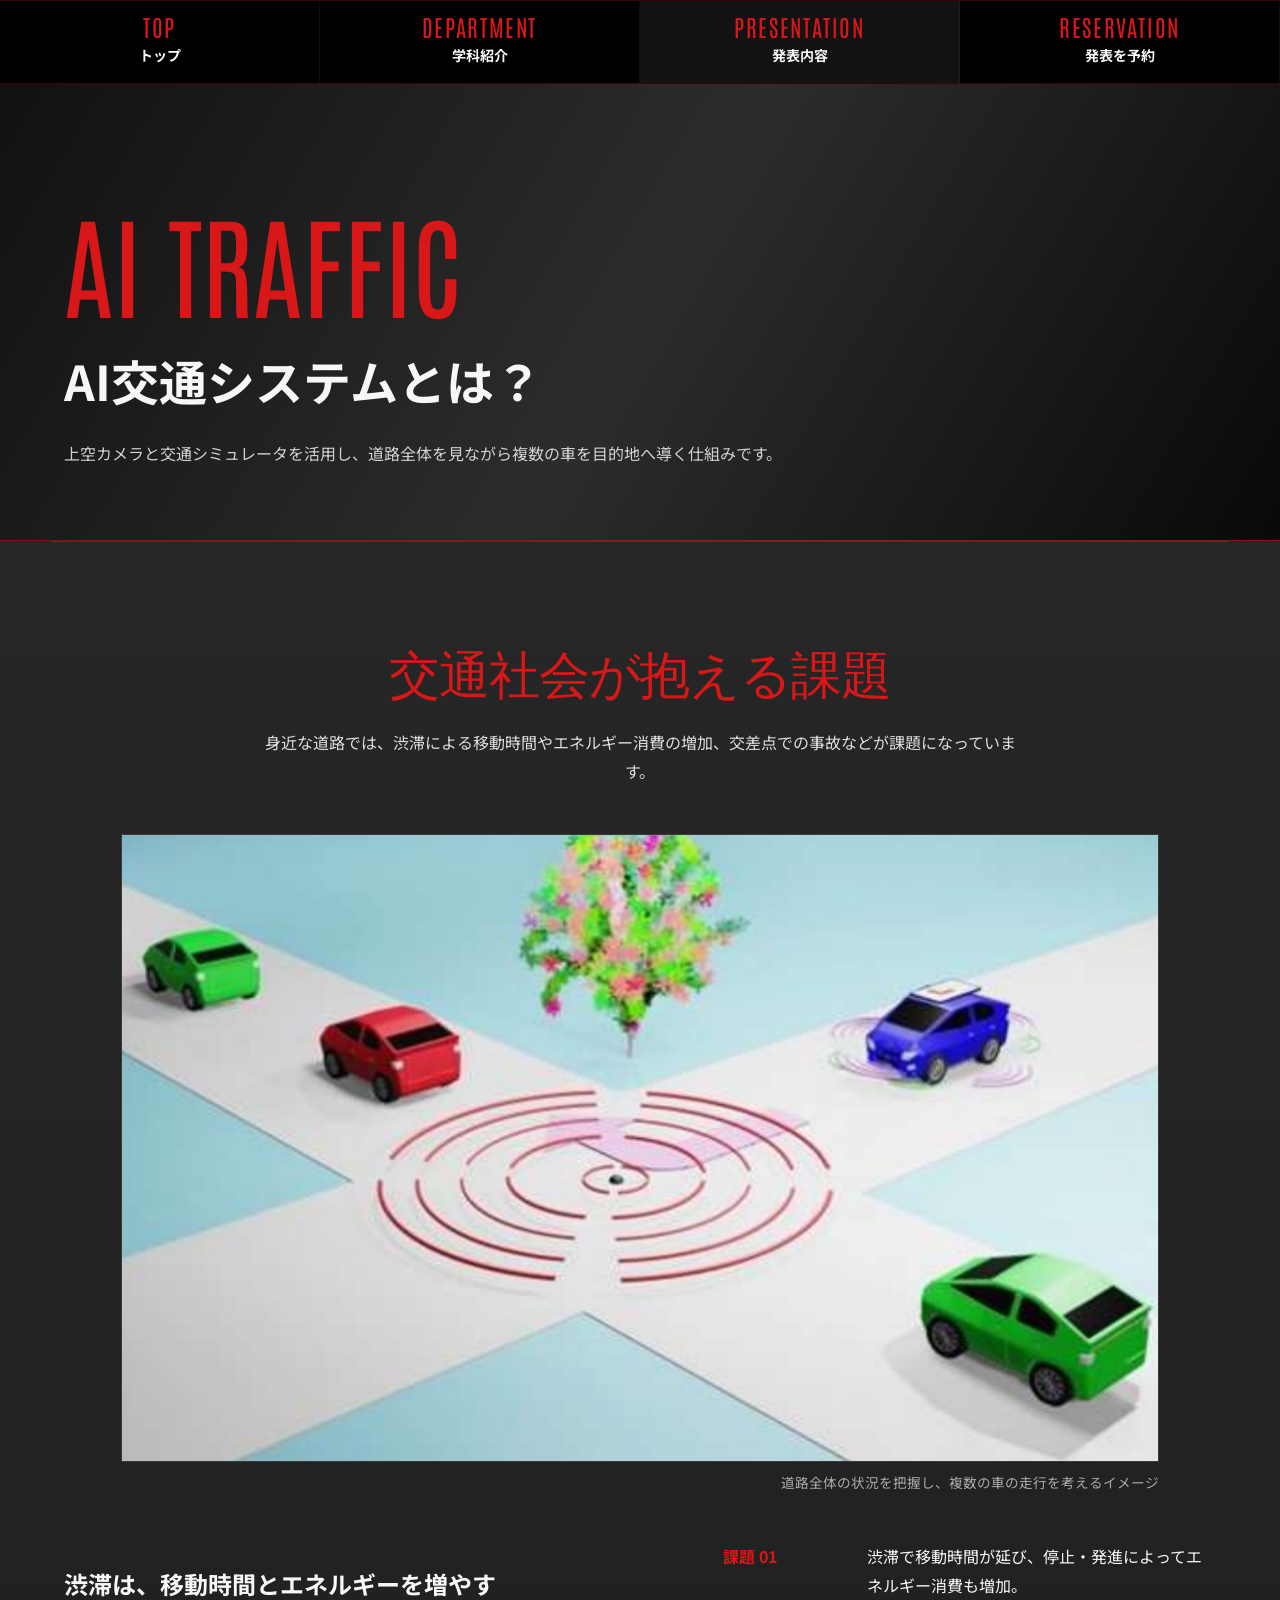
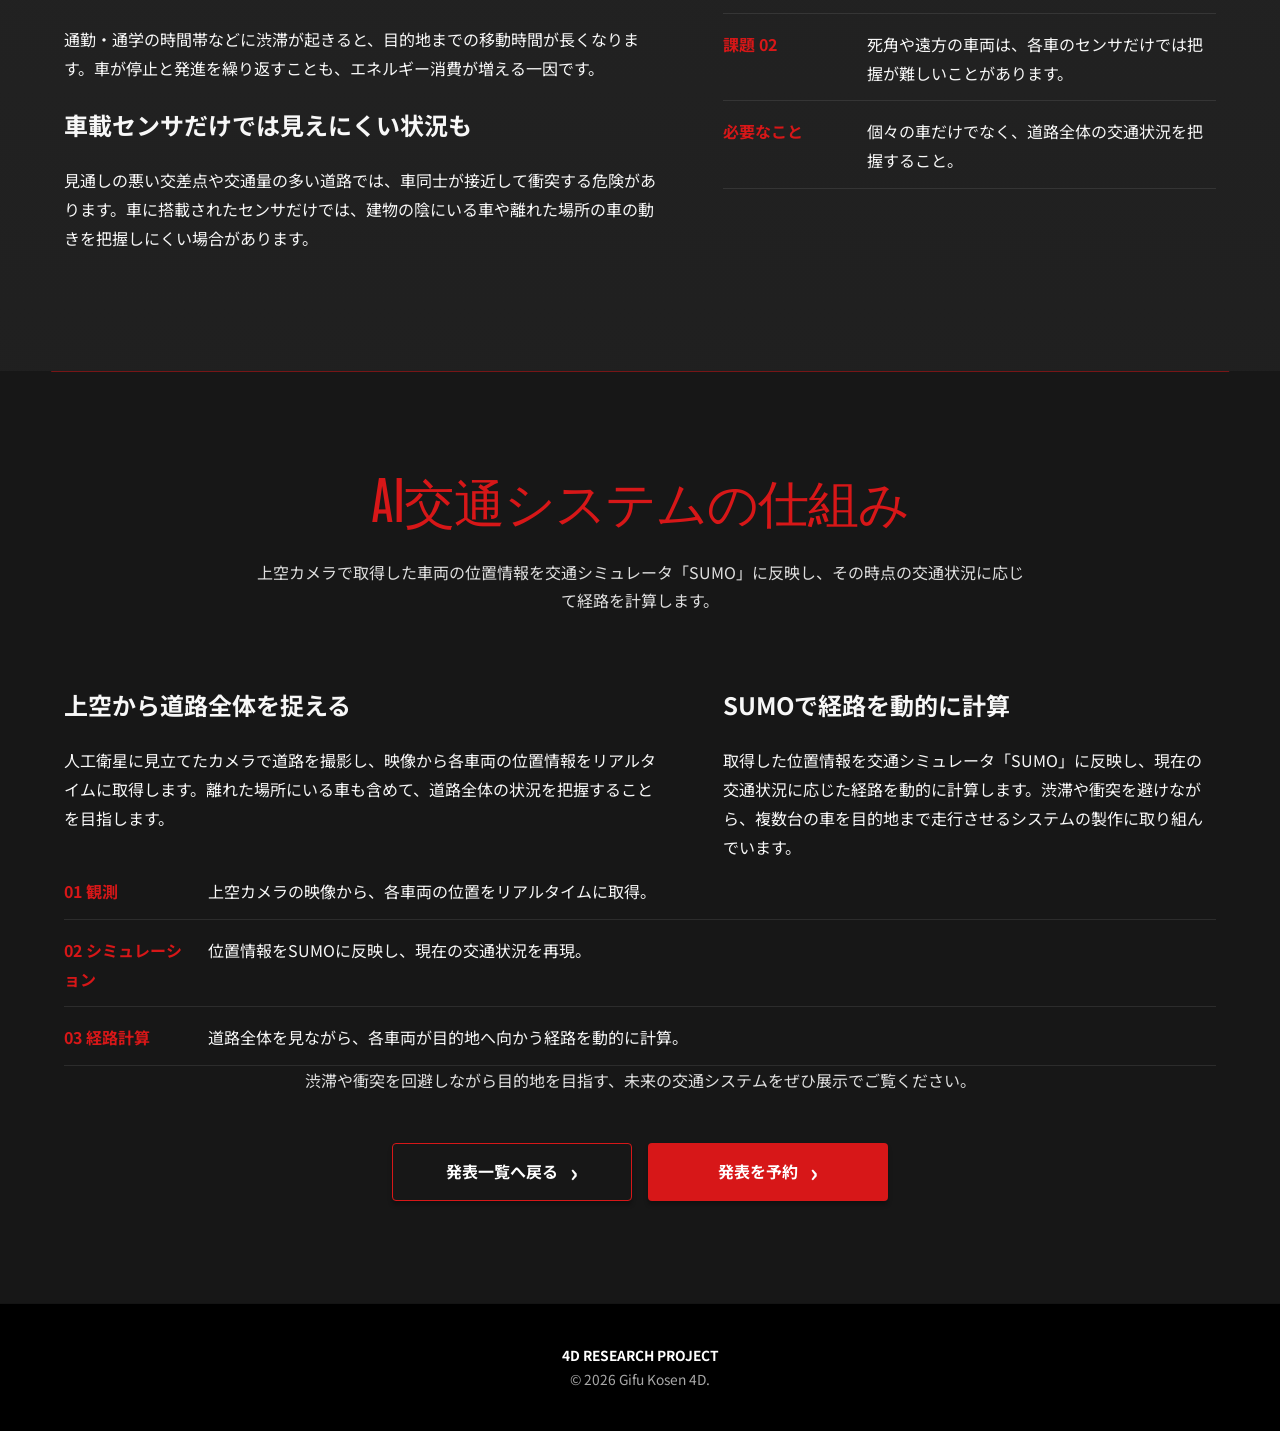
==== docs/AI_trafic.html @ f6100dbd "あとは写真の乗せ換えと,閲覧数と,インスタのurl" ====
<!doctype html>
<html lang="ja">
<head>
    <meta charset="utf-8">
    <meta name="viewport" content="width=device-width, initial-scale=1">
    <meta name="description" content="上空カメラとAIで複数の車を目的地へ導く、AI交通システムを紹介します。">
    <title>AI TRAFFIC | 4D RESEARCH PROJECT</title>
    <link rel="stylesheet" href="./assets/css/site.css">
</head>
<body>
<a class="skip-link" href="#main">本文へ移動</a>
<nav class="site-nav" aria-label="メインナビゲーション"><div class="site-nav__inner">
    <a class="nav-link" href="./index.html"><span class="en">TOP</span><span class="ja">トップ</span></a>
    <a class="nav-link" href="./department.html"><span class="en">DEPARTMENT</span><span class="ja">学科紹介</span></a>
    <a class="nav-link" href="./presentations.html" aria-current="page"><span class="en">PRESENTATION</span><span class="ja">発表内容</span></a>
    <a class="nav-link" href="https://gifukosen-4d-kosensai.github.io/reservation/"><span class="en">RESERVATION</span><span class="ja">発表を予約</span></a>
</div></nav>
<header class="detail-hero"><div class="inner">
    <span class="en">AI TRAFFIC</span>
    <h1>AI交通システムとは？</h1>
    <p>上空カメラと交通シミュレータを活用し、道路全体を見ながら複数の車を目的地へ導く仕組みです。</p>
</div></header>
<main id="main" class="page-shell">
    <section class="section section--redline"><div class="inner">
        <div class="section-title"><span class="en">交通社会が抱える課題</span></div>
        <p class="section-lead">身近な道路では、渋滞による移動時間やエネルギー消費の増加、交差点での事故などが課題になっています。</p>
        <figure class="ai-traffic-figure">
            <img src="./assets/img/AIkoutuu.png" alt="交差点を走る複数の車と、道路全体を把握する仕組みのイメージ">
            <figcaption>道路全体の状況を把握し、複数の車の走行を考えるイメージ</figcaption>
        </figure>
        <div class="info-columns">
            <div>
                <h2>渋滞は、移動時間とエネルギーを増やす</h2>
                <p>通勤・通学の時間帯などに渋滞が起きると、目的地までの移動時間が長くなります。車が停止と発進を繰り返すことも、エネルギー消費が増える一因です。</p>
                <h2>車載センサだけでは見えにくい状況も</h2>
                <p>見通しの悪い交差点や交通量の多い道路では、車同士が接近して衝突する危険があります。車に搭載されたセンサだけでは、建物の陰にいる車や離れた場所の車の動きを把握しにくい場合があります。</p>
            </div>
            <dl class="meta-list">
                <div><dt>課題 01</dt><dd>渋滞で移動時間が延び、停止・発進によってエネルギー消費も増加。</dd></div>
                <div><dt>課題 02</dt><dd>死角や遠方の車両は、各車のセンサだけでは把握が難しいことがあります。</dd></div>
                <div><dt>必要なこと</dt><dd>個々の車だけでなく、道路全体の交通状況を把握すること。</dd></div>
            </dl>
        </div>
    </div></section>
    <section class="section section--dark section--redline"><div class="inner">
        <div class="section-title"><span class="en">AI交通システムの仕組み</span></div>
        <p class="section-lead">上空カメラで取得した車両の位置情報を交通シミュレータ「SUMO」に反映し、その時点の交通状況に応じて経路を計算します。</p>
        <div class="info-columns">
            <div>
                <h2>上空から道路全体を捉える</h2>
                <p>人工衛星に見立てたカメラで道路を撮影し、映像から各車両の位置情報をリアルタイムに取得します。離れた場所にいる車も含めて、道路全体の状況を把握することを目指します。</p>
            </div>
            <div>
                <h2>SUMOで経路を動的に計算</h2>
                <p>取得した位置情報を交通シミュレータ「SUMO」に反映し、現在の交通状況に応じた経路を動的に計算します。渋滞や衝突を避けながら、複数台の車を目的地まで走行させるシステムの製作に取り組んでいます。</p>
            </div>
        </div>
        <dl class="meta-list">
            <div><dt>01 観測</dt><dd>上空カメラの映像から、各車両の位置をリアルタイムに取得。</dd></div>
            <div><dt>02 シミュレーション</dt><dd>位置情報をSUMOに反映し、現在の交通状況を再現。</dd></div>
            <div><dt>03 経路計算</dt><dd>道路全体を見ながら、各車両が目的地へ向かう経路を動的に計算。</dd></div>
        </dl>
        <p class="section-lead">渋滞や衝突を回避しながら目的地を目指す、未来の交通システムをぜひ展示でご覧ください。</p>
        <div class="cta-row">
            <a class="btn btn--ghost" href="./presentations.html">発表一覧へ戻る</a>
            <a class="btn" href="https://gifukosen-4d-kosensai.github.io/reservation/">発表を予約</a>
        </div>
    </div></section>
</main>
<footer class="site-footer"><div class="inner"><strong>4D RESEARCH PROJECT</strong><br>© <span data-current-year></span> Gifu Kosen 4D.</div></footer>
<script src="./assets/js/site.js" defer></script>
</body>
</html>
---- docs/assets/css/site.css ----
@import url('https://fonts.googleapis.com/css2?family=Antonio:wght@500;700&family=Noto+Sans+JP:wght@400;500;700;900&display=swap');

:root {
  --red: #d71718;
  --red-dark: #8e0e10;
  --black: #050505;
  --panel: #272727;
  --panel-2: #171717;
  --white: #f7f7f7;
  --muted: #b8b8b8;
  --line: rgba(215, 23, 24, .5);
  --max: 1200px;
}

* { box-sizing: border-box; }
html { scroll-behavior: smooth; background: var(--black); }
body {
  margin: 0;
  color: var(--white);
  background: var(--black);
  font-family: 'Noto Sans JP', system-ui, -apple-system, BlinkMacSystemFont, 'Segoe UI', sans-serif;
  line-height: 1.8;
}
a { color: inherit;
  text-decoration: none; 
} 
img { display: block;
   max-width: 100%; 
  }
button, input, select, textarea { font: inherit; }

.skip-link { position: absolute; left: -9999px; }
.skip-link:focus { left: 1rem; top: 1rem; z-index: 9999; padding: .7rem 1rem; background: #fff; color: #000; }
/* ここまで一応理解 */
.visually-hidden {
  position: absolute !important;
  width: 1px !important;
  height: 1px !important;
  padding: 0 !important;
  margin: -1px !important;
  overflow: hidden !important;
  clip: rect(0, 0, 0, 0) !important;
  white-space: nowrap !important;
  border: 0 !important;
}

/*
  Main HERO
  画像自体にタイトル「DENSHI」が入っているため、文字は重ねずビジュアルをそのまま見せます。
  横長画面では上端を固定して下側のみトリミング。スマホでは元画像の比率で全体表示します。
*/
.hero {
  position: relative;
  width: 100%;
  height: min(92svh, 74.66vw);
  min-height: 0;
  overflow: hidden;
  background: #8fc3e5;
}
.hero__picture {
  display: block;
  width: 100%;
  height: 100%;
}
.hero__image {
  display: block;
  width: 100%;
  height: 100%;
  object-fit: cover;
  object-position: center top;
}

.site-nav {
  position: sticky;
  top: 0;
  z-index: 200;
  background: rgba(0,0,0,.82);
  backdrop-filter: blur(10px);
  border-top: 1px solid rgba(215,23,24,.25);
  border-bottom: 1px solid rgba(215,23,24,.28);
}
.site-nav__inner {
  width: min(100%, 1450px);
  margin: auto;
  display: grid;
  grid-template-columns: repeat(4, minmax(0,1fr));
}
.nav-link {
  min-height: 82px;
  display: flex;
  flex-direction: column;
  justify-content: center;
  align-items: center;
  text-align: center;
  transition: .25s;
  border-right: 1px solid rgba(255,255,255,.05);
}
.nav-link:hover, .nav-link[aria-current='page'] { background: rgba(255,255,255,.07); }
.nav-link .en {
  color: var(--red);
  font-family: 'Antonio', sans-serif;
  font-size: clamp(1.05rem, 2vw, 1.45rem);
  line-height: 1;
  letter-spacing: .07em;
}
.nav-link .ja { margin-top: .3rem; font-size: .88rem; font-weight: 700; }

.page-shell {
  background:
    linear-gradient(180deg, rgba(39,39,39,.98), rgba(28,28,28,.98)),
    repeating-linear-gradient(135deg, rgba(255,255,255,.025) 0 2px, transparent 2px 8px);
}
.section { padding: clamp(4rem, 8vw, 7.5rem) 0; position: relative; }
.section--dark { background: var(--panel-2); }
.section--redline::before {
  content: '';
  position: absolute;
  top: 0; left: 50%; transform: translateX(-50%);
  width: min(92%, var(--max)); height: 1px; background: var(--line);
}
.inner { width: min(90%, var(--max)); margin: auto; }
.section-title { margin-bottom: 2.4rem; text-align: center; }
.section-title .en {
  display: block;
  color: var(--red);
  font-family: 'Antonio', sans-serif;
  font-size: clamp(2.5rem, 4vw, 4rem);
  line-height: .9;
  letter-spacing: -.02em;
}
.section-title .ja { display: block; margin-top: .65rem; font-size: 1.05rem; font-weight: 700; }
.section-title .en.section-title__jp { font-family: 'Noto Sans JP', sans-serif; font-size: 2.5rem; line-height: 1.5; letter-spacing: 0; }
.section-lead { max-width: 780px; margin: 0 auto 3rem; text-align: center; color: #dedede; }

.feature-grid { display: grid; grid-template-columns: repeat(3, 1fr); gap: 1.4rem; }
.feature-card {
  display: flex;
  flex-direction: column;
  background: #111;
  border: 1px solid rgba(255,255,255,.09);
  border-radius: 4px;
  overflow: hidden;
  min-height: 100%;
  box-shadow: 0 18px 40px rgba(0,0,0,.2);
}
.feature-card__visual {
  aspect-ratio: 16/10;
  position: relative;
  overflow: hidden;
  background:
    linear-gradient(135deg, rgba(215,23,24,.22), transparent 45%),
    linear-gradient(45deg, #090909, #414141);
}
.feature-card__visual--department {
  aspect-ratio: 2 / 1;
  background: #111;
}
.feature-card__image {
  position: absolute;
  inset: 0;
  width: 100%;
  height: 100%;
  object-fit: cover;
}
.feature-card__visual::after {
  content: attr(data-label);
  position: absolute;
  left: 1.2rem; bottom: 1rem;
  font-family: 'Antonio', sans-serif;
  letter-spacing: .11em;
  color: rgba(255,255,255,.8);
  font-size: 1.25rem;
}
.feature-card__body {
  display: flex;
  flex: 1;
  flex-direction: column;
  padding: 1.5rem 1.45rem 1.7rem;
}
.feature-card h3 { margin: 0 0 .7rem; font-size: 1.35rem; }
.feature-card p { margin: 0; color: #c9c9c9; font-size: .96rem; }
.feature-card__body .cta-row { margin-top: auto; padding-top: 2rem; }

.btn {
  display: inline-flex;
  align-items: center;
  justify-content: center;
  min-width: 240px;
  min-height: 58px;
  padding: .8rem 1.5rem;
  border: 0;
  border-radius: 4px;
  color: #fff;
  background: var(--red);
  font-weight: 700;
  box-shadow: 0 4px 4px rgba(0,0,0,.28);
  cursor: pointer;
  transition: .2s ease;
}
.btn:hover { filter: brightness(1.1); transform: translateY(-1px); }
.btn::after { content: '›'; font-size: 1.55rem; margin-left: .7rem; line-height: 1; }
.btn--ghost { background: transparent; border: 1px solid var(--red); }
.cta-row { display: flex; gap: 1rem; justify-content: center; flex-wrap: wrap; margin-top: 2rem; }

.visual-break {
  height: auto;
  min-height: 0;
  display: grid;
  place-items: center;
  position: relative;
  overflow: hidden;
  background:
    linear-gradient(rgba(0,0,0,.28), rgba(0,0,0,.45)),
    radial-gradient(circle at 28% 50%, rgba(215,23,24,.44), transparent 16%),
    linear-gradient(120deg, #131313 0 28%, #4a4a4a 28% 45%, #101010 45% 100%);
  background-attachment: fixed;
}
.visual-break__mark {
  position: relative;
  z-index: 1;
  font-family: 'Antonio', sans-serif;
  font-size: clamp(4rem, 15vw, 11rem);
  letter-spacing: .12em;
  color: rgba(255,255,255,.14);
}
.visual-break__image {
  position: relative;
  width: 100%;
  height: auto;
  object-fit: contain;
}
.info-columns { display: grid; grid-template-columns: 1.1fr .9fr; gap: 3.5rem; align-items: start; }
.info-box { padding: 1.8rem; background: rgba(0,0,0,.28); border-left: 3px solid var(--red); }
.info-box h3 { margin-top: 0; }
.info-box p:last-child { margin-bottom: 0; }
.meta-list { display: grid; gap: 1rem; margin: 0; }
.meta-list div { display: grid; grid-template-columns: 8rem 1fr; gap: 1rem; border-bottom: 1px solid rgba(255,255,255,.09); padding-bottom: .8rem; }
.meta-list dt { color: var(--red); font-weight: 700; }
.meta-list dd { margin: 0; }

.detail-hero { padding: clamp(4rem, 10vw, 8rem) 0 3.5rem; background: linear-gradient(120deg,#111,#2c2c2c 50%,#090909); border-bottom: 1px solid var(--line); }
.detail-hero .en { color: var(--red); font-family: 'Antonio', sans-serif; font-size: clamp(4rem,10vw,7rem); line-height: .9; }
.detail-hero h1 { margin: .7rem 0 0; font-size: clamp(1.8rem,4vw,3rem); }
.detail-hero p { max-width: 760px; color: #d2d2d2; }

.ai-traffic-figure, .road-inspection-figure, .sphere-robot-figure, .noncontact-figure { max-width: 1038px; margin: 0 auto 3rem; }
.ai-traffic-figure img, .road-inspection-figure img, .sphere-robot-figure img, .noncontact-figure img { width: 100%; height: auto; border: 1px solid rgba(255,255,255,.1); }
.ai-traffic-figure figcaption, .road-inspection-figure figcaption, .sphere-robot-figure figcaption, .noncontact-figure figcaption { margin-top: .5rem; color: #aaa; font-size: .85rem; text-align: right; }

.research-list { display: grid; gap: 1.2rem; }
.research-item { display: grid; grid-template-columns: 260px 1fr; gap: 1.6rem; background: #131313; border: 1px solid rgba(255,255,255,.08); }
.research-item__visual { min-height: 190px; background: linear-gradient(135deg,#3a3a3a,#090909); position: relative; }
.research-item__visual::after { position: absolute; inset: auto 1rem 1rem auto; color: var(--red); font-family: 'Antonio',sans-serif; letter-spacing:.12em; }
.research-item__body { padding: 1.5rem 1.6rem 1.5rem 0; }
.research-item__body h2 { margin: 0 0 .5rem; font-size: 1.4rem; }
.research-item__body p { color: #c8c8c8; }
.tag { display: inline-block; padding: .22rem .55rem; margin-right: .45rem; background: var(--red); border-radius: 2px; font-size: .78rem; font-weight: 700; }

.site-footer { background: #000; border-top: 1px solid rgba(255,255,255,.08); padding: 2.4rem 0; color: #a8a8a8; font-size: .86rem; text-align: center; }
.site-footer strong { color: #fff; }

@media (max-width: 820px) {
  .site-nav { position: sticky; }
  .site-nav__inner { grid-template-columns: repeat(2,1fr); }
  .nav-link { min-height: 66px; }
  .feature-grid { grid-template-columns: 1fr; }
  .visual-break { background-attachment: scroll; }
  .info-columns { grid-template-columns: 1fr; gap: 2rem; }
  .research-item { grid-template-columns: 1fr; }
  .research-item__visual { min-height: 210px; }
  .research-item__body { padding: 0 1.3rem 1.4rem; }
}

@media (max-width: 520px) {
  .section { padding: 4.3rem 0; }
  .section-title .en { font-size: 3.5rem; }
  .nav-link .ja { font-size: .78rem; }
  .meta-list div { grid-template-columns: 1fr; gap: .15rem; }
}
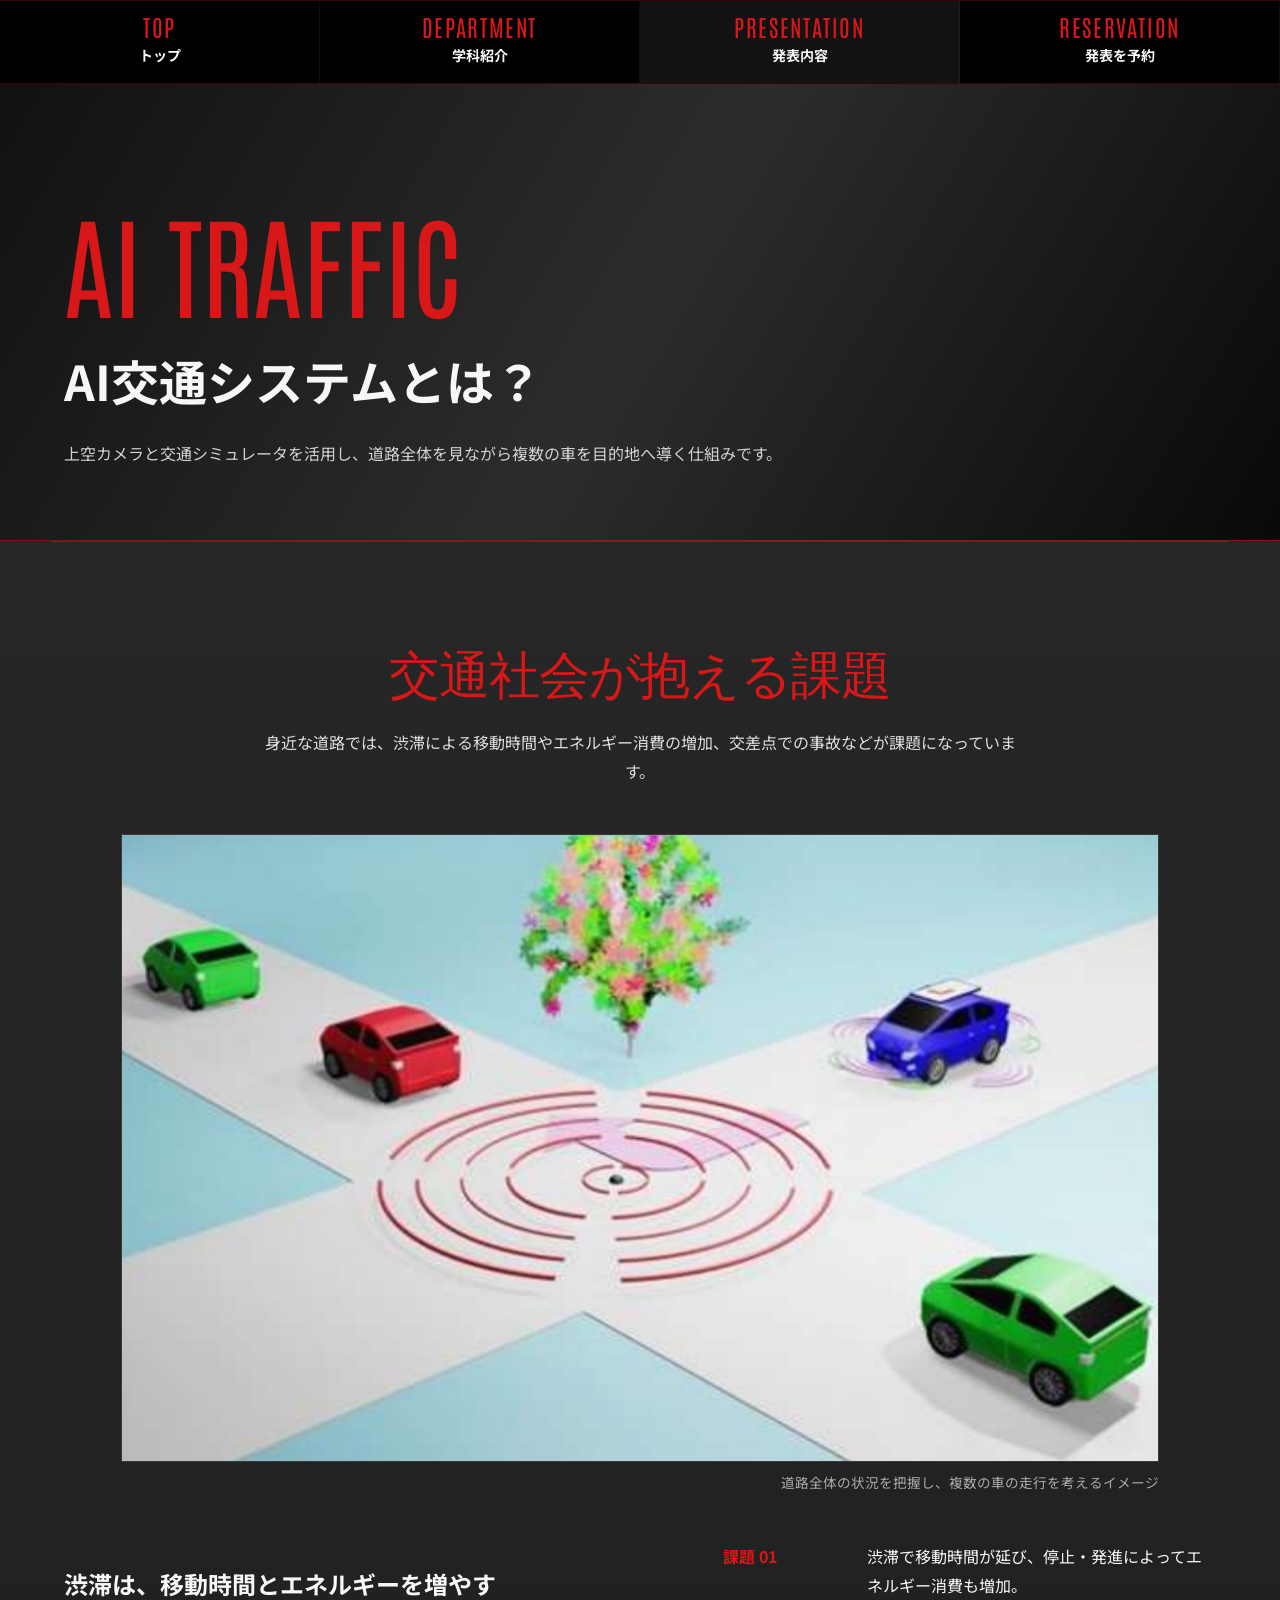
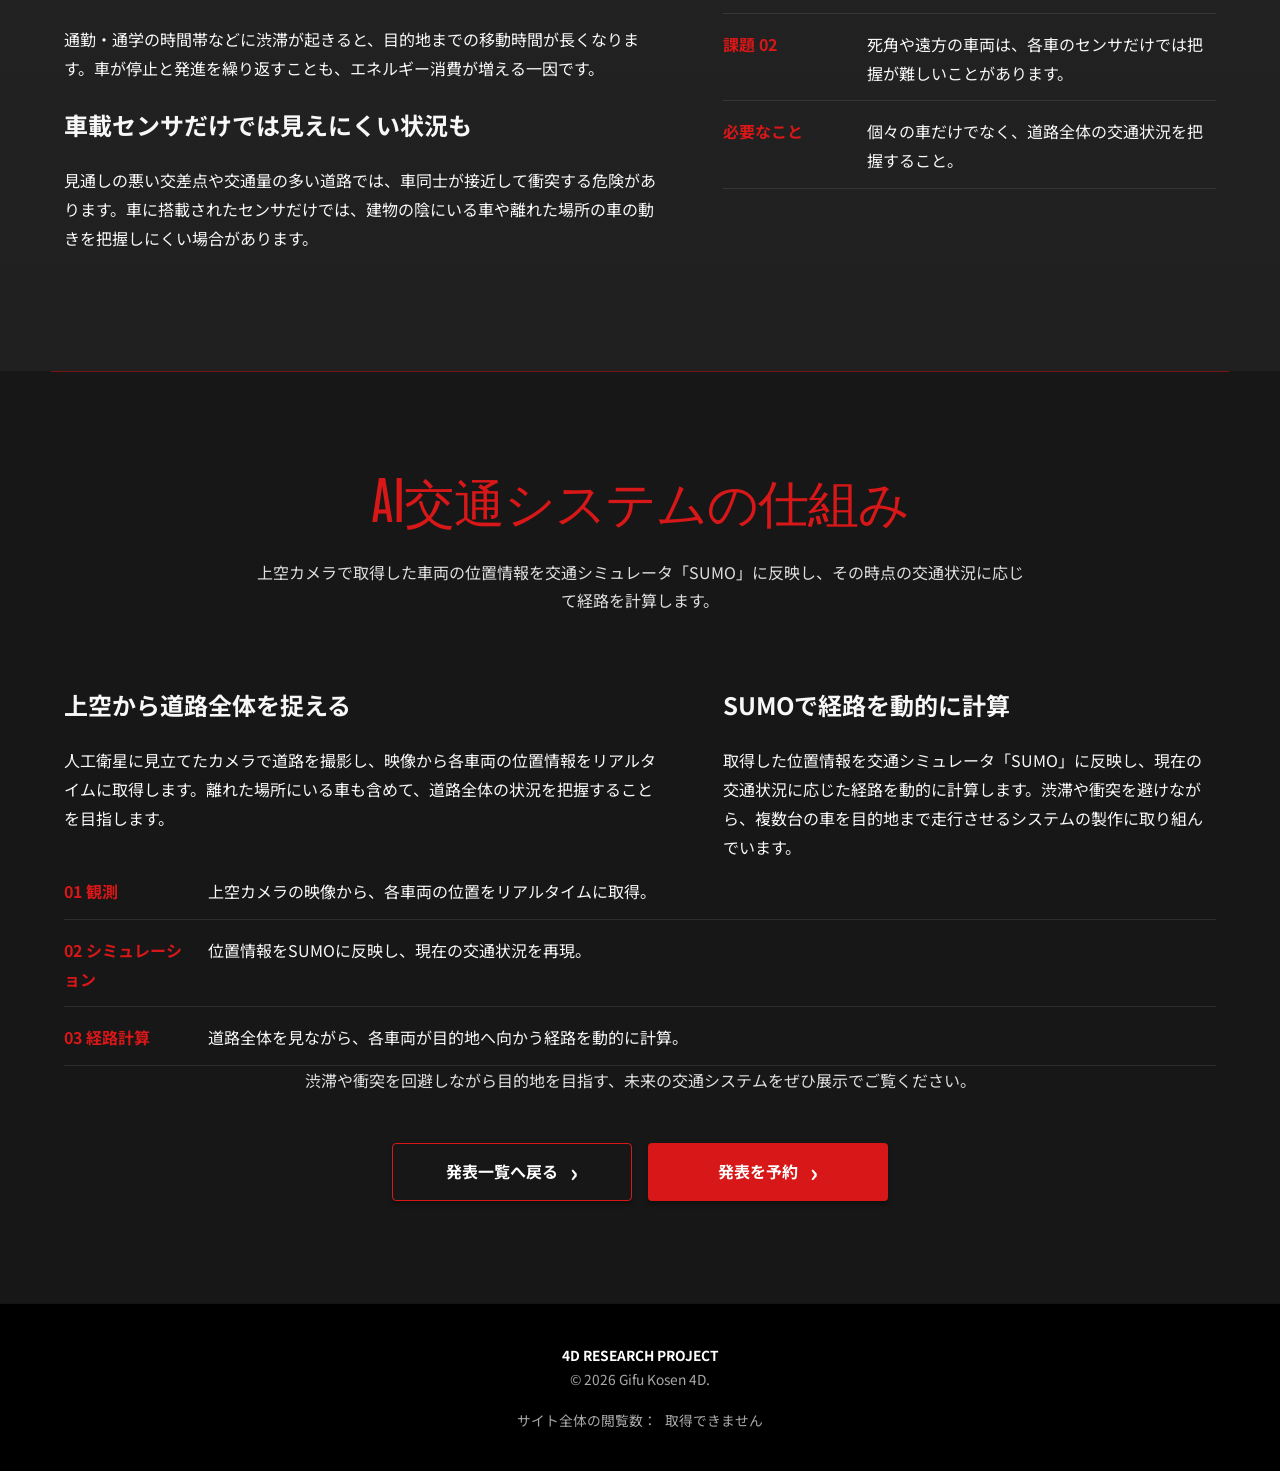
==== commit 9c0739d0: "閲覧数カウンタ追加" ====
--- a/docs/AI_trafic.html
+++ b/docs/AI_trafic.html
@@ -67,7 +67,7 @@
         </div>
     </div></section>
 </main>
-<footer class="site-footer"><div class="inner"><strong>4D RESEARCH PROJECT</strong><br>© <span data-current-year></span> Gifu Kosen 4D.</div></footer>
+<footer class="site-footer"><div class="inner"><strong>4D RESEARCH PROJECT</strong><br>© <span data-current-year></span> Gifu Kosen 4D.<div class="site-views" aria-live="polite"><span>サイト全体の閲覧数：</span><div id="site-views-count">読み込み中…</div></div></div></footer>
 <script src="./assets/js/site.js" defer></script>
 </body>
 </html>
--- a/docs/assets/css/site.css
+++ b/docs/assets/css/site.css
@@ -124,12 +124,12 @@
   display: block;
   color: var(--red);
   font-family: 'Antonio', sans-serif;
-  font-size: clamp(2.5rem, 4vw, 4rem);
+  font-size: clamp(1.2rem, 4vw, 4rem);
   line-height: .9;
   letter-spacing: -.02em;
 }
 .section-title .ja { display: block; margin-top: .65rem; font-size: 1.05rem; font-weight: 700; }
-.section-title .en.section-title__jp { font-family: 'Noto Sans JP', sans-serif; font-size: 2.5rem; line-height: 1.5; letter-spacing: 0; }
+.section-title .en.section-title__jp { font-family: 'Noto Sans JP', sans-serif; font-size: 1.2rem; line-height: 1.5; letter-spacing: 0; }
 .section-lead { max-width: 780px; margin: 0 auto 3rem; text-align: center; color: #dedede; }
 
 .feature-grid { display: grid; grid-template-columns: repeat(3, 1fr); gap: 1.4rem; }
@@ -198,7 +198,7 @@
   transition: .2s ease;
 }
 .btn:hover { filter: brightness(1.1); transform: translateY(-1px); }
-.btn::after { content: '›'; font-size: 1.55rem; margin-left: .7rem; line-height: 1; }
+.btn::after { content: '\203A'; font-size: 1.55rem; margin-left: .7rem; line-height: 1; }
 .btn--ghost { background: transparent; border: 1px solid var(--red); }
 .cta-row { display: flex; gap: 1rem; justify-content: center; flex-wrap: wrap; margin-top: 2rem; }
 
@@ -258,6 +258,7 @@
 
 .site-footer { background: #000; border-top: 1px solid rgba(255,255,255,.08); padding: 2.4rem 0; color: #a8a8a8; font-size: .86rem; text-align: center; }
 .site-footer strong { color: #fff; }
+.site-views { display: flex; justify-content: center; align-items: center; flex-wrap: wrap; gap: .3rem .5rem; margin: 1rem 0 0; }
 
 @media (max-width: 820px) {
   .site-nav { position: sticky; }
@@ -267,13 +268,41 @@
   .visual-break { background-attachment: scroll; }
   .info-columns { grid-template-columns: 1fr; gap: 2rem; }
   .research-item { grid-template-columns: 1fr; }
-  .research-item__visual { min-height: 210px; }
+  .research-item__visual { min-height: 0; aspect-ratio: 16 / 9; }
+  .research-item__visual img {
+    position: absolute;
+    inset: 0;
+    width: 100%;
+    height: 100%;
+    object-fit: cover;
+  }
   .research-item__body { padding: 0 1.3rem 1.4rem; }
 }
 
 @media (max-width: 520px) {
-  .section { padding: 4.3rem 0; }
-  .section-title .en { font-size: 3.5rem; }
+  .section { padding: 2.75rem 0; }
+  .section-title { margin-bottom: 1.5rem; }
+  .section-title .en {
+    font-size: clamp(1.3rem, 6.5vw, 2rem);
+    line-height: 1.3;
+  }
+  .section-title .en.section-title__jp {
+    font-size: clamp(1.3rem, 6vw, 1.5rem);
+    line-height: 1.5;
+  }
+  main h2 { font-size: 1.2rem; line-height: 1.5; }
+  .detail-hero { padding: 3.5rem 0 2.5rem; }
+  .detail-hero .en { font-size: clamp(2.4rem, 10vw, 3.5rem); }
+  .detail-hero h1 { font-size: 1.65rem; }
+  .detail-hero p { margin-bottom: 0; }
+  .feature-card__body { padding: 1.25rem 1.2rem 1.4rem; }
+  .feature-card h3 { font-size: 1.2rem; }
+  .feature-card__body .cta-row { padding-top: 1.5rem; }
+  .btn { width: 100%; min-width: 0; min-height: 54px; }
+  .cta-row { gap: .75rem; }
   .nav-link .ja { font-size: .78rem; }
-  .meta-list div { grid-template-columns: 1fr; gap: .15rem; }
-}
+  .meta-list div { grid-template-columns: 6rem 1fr; gap: .75rem; }
+  .research-item__body h2 { font-size: 1.2rem; }
+  .tag { margin-bottom: .35rem; }
+  .site-footer { padding: 2rem 1rem; }
+}
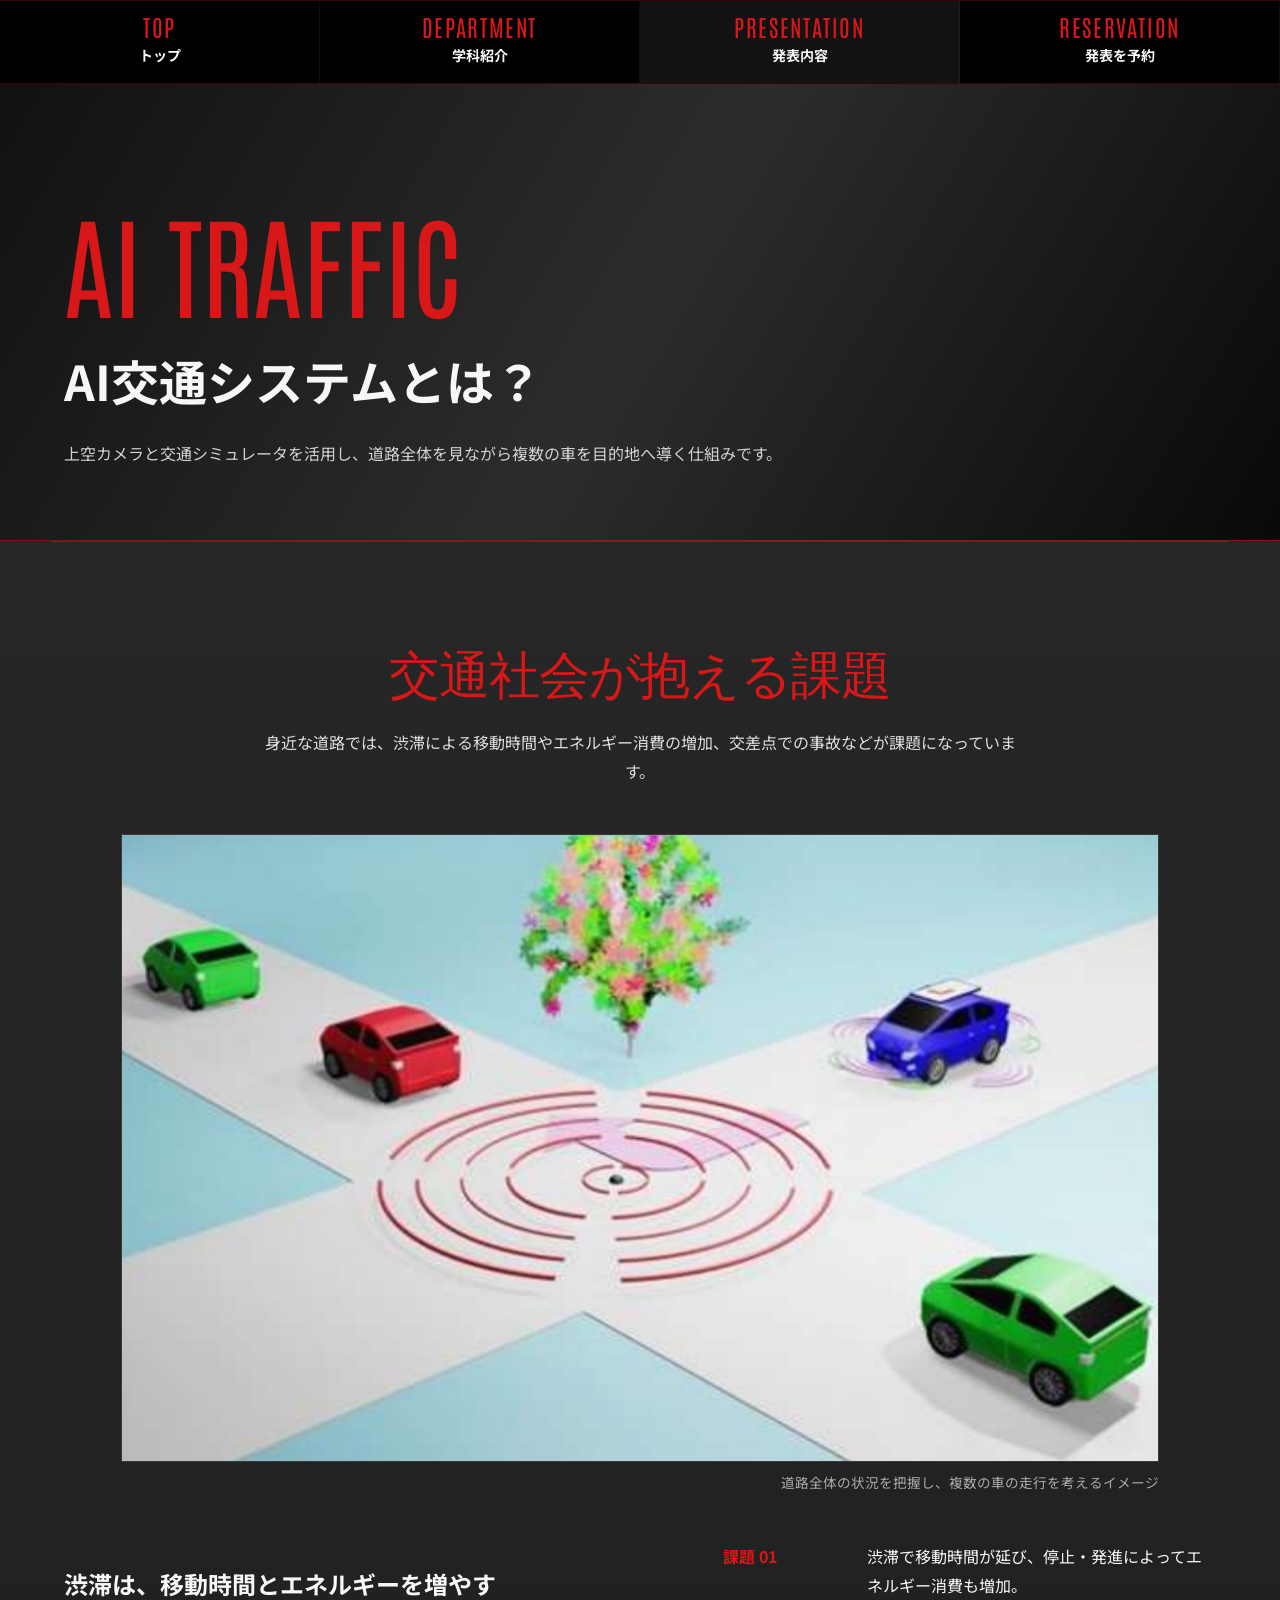
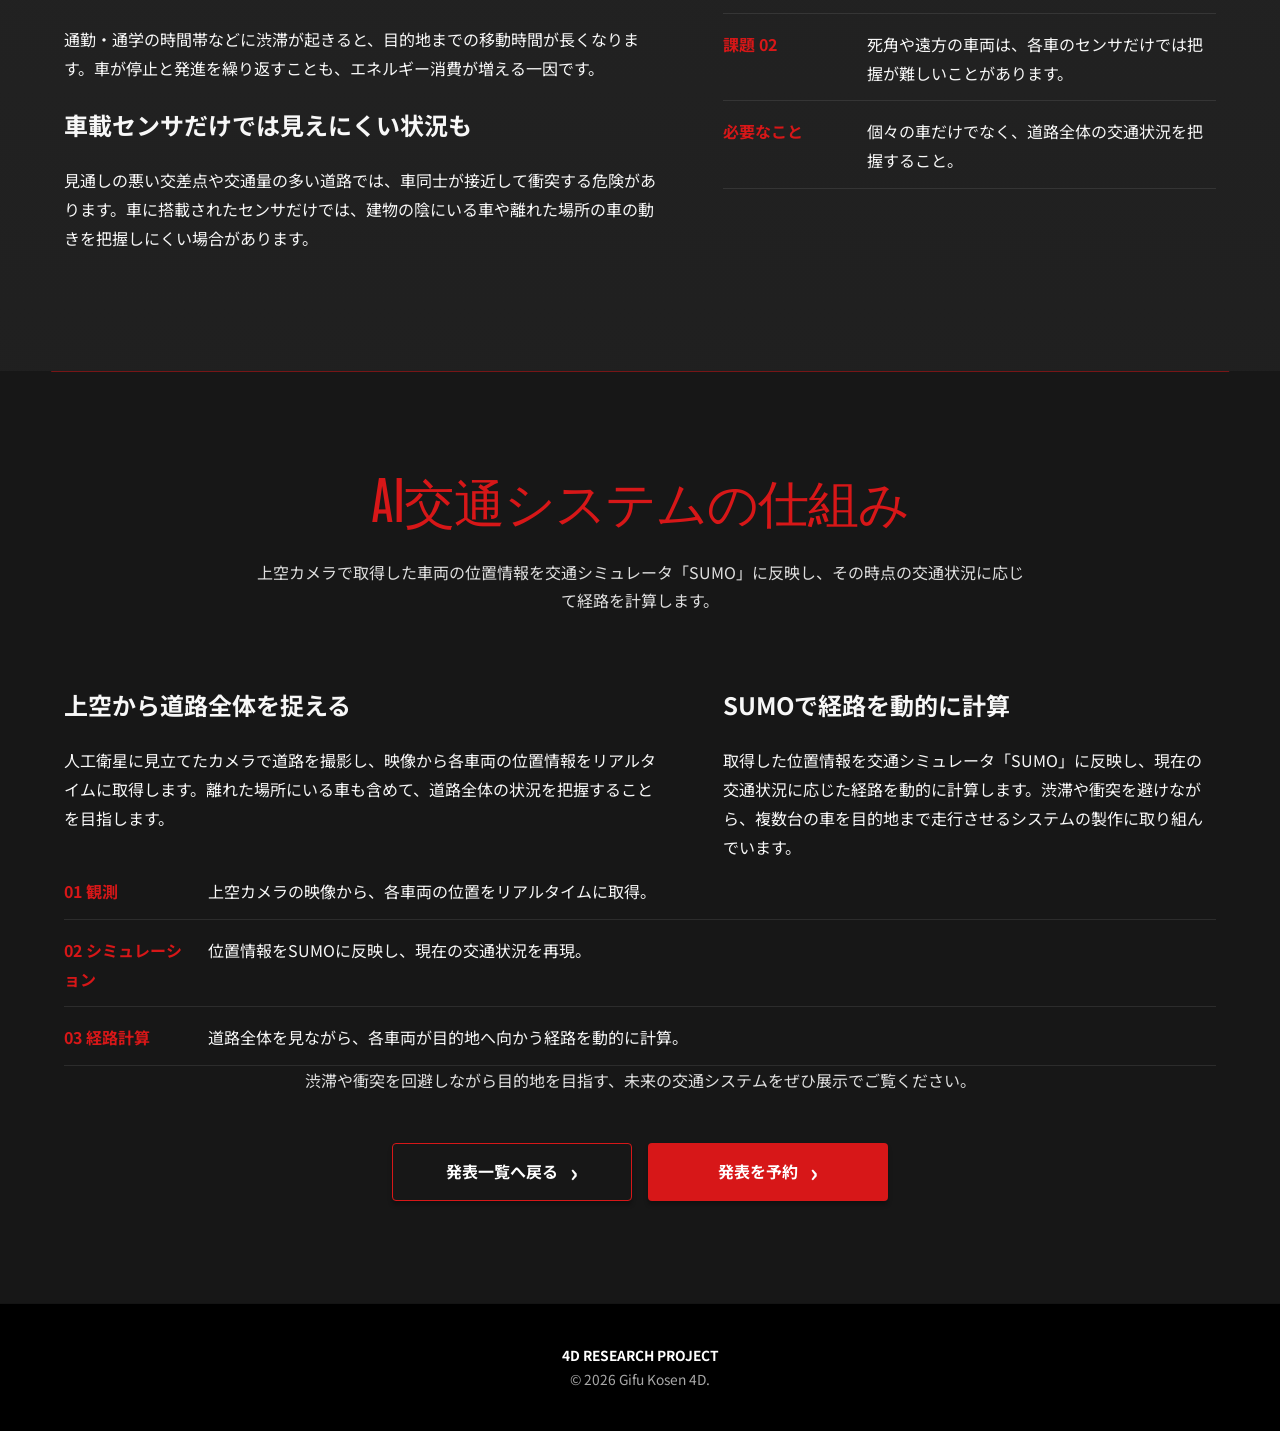
==== commit 8ab101da: "topだけのカウンタ" ====
--- a/docs/AI_trafic.html
+++ b/docs/AI_trafic.html
@@ -67,7 +67,7 @@
         </div>
     </div></section>
 </main>
-<footer class="site-footer"><div class="inner"><strong>4D RESEARCH PROJECT</strong><br>© <span data-current-year></span> Gifu Kosen 4D.<div class="site-views" aria-live="polite"><span>サイト全体の閲覧数：</span><div id="site-views-count">読み込み中…</div></div></div></footer>
+<footer class="site-footer"><div class="inner"><strong>4D RESEARCH PROJECT</strong><br>© <span data-current-year></span> Gifu Kosen 4D.</div></footer>
 <script src="./assets/js/site.js" defer></script>
 </body>
 </html>
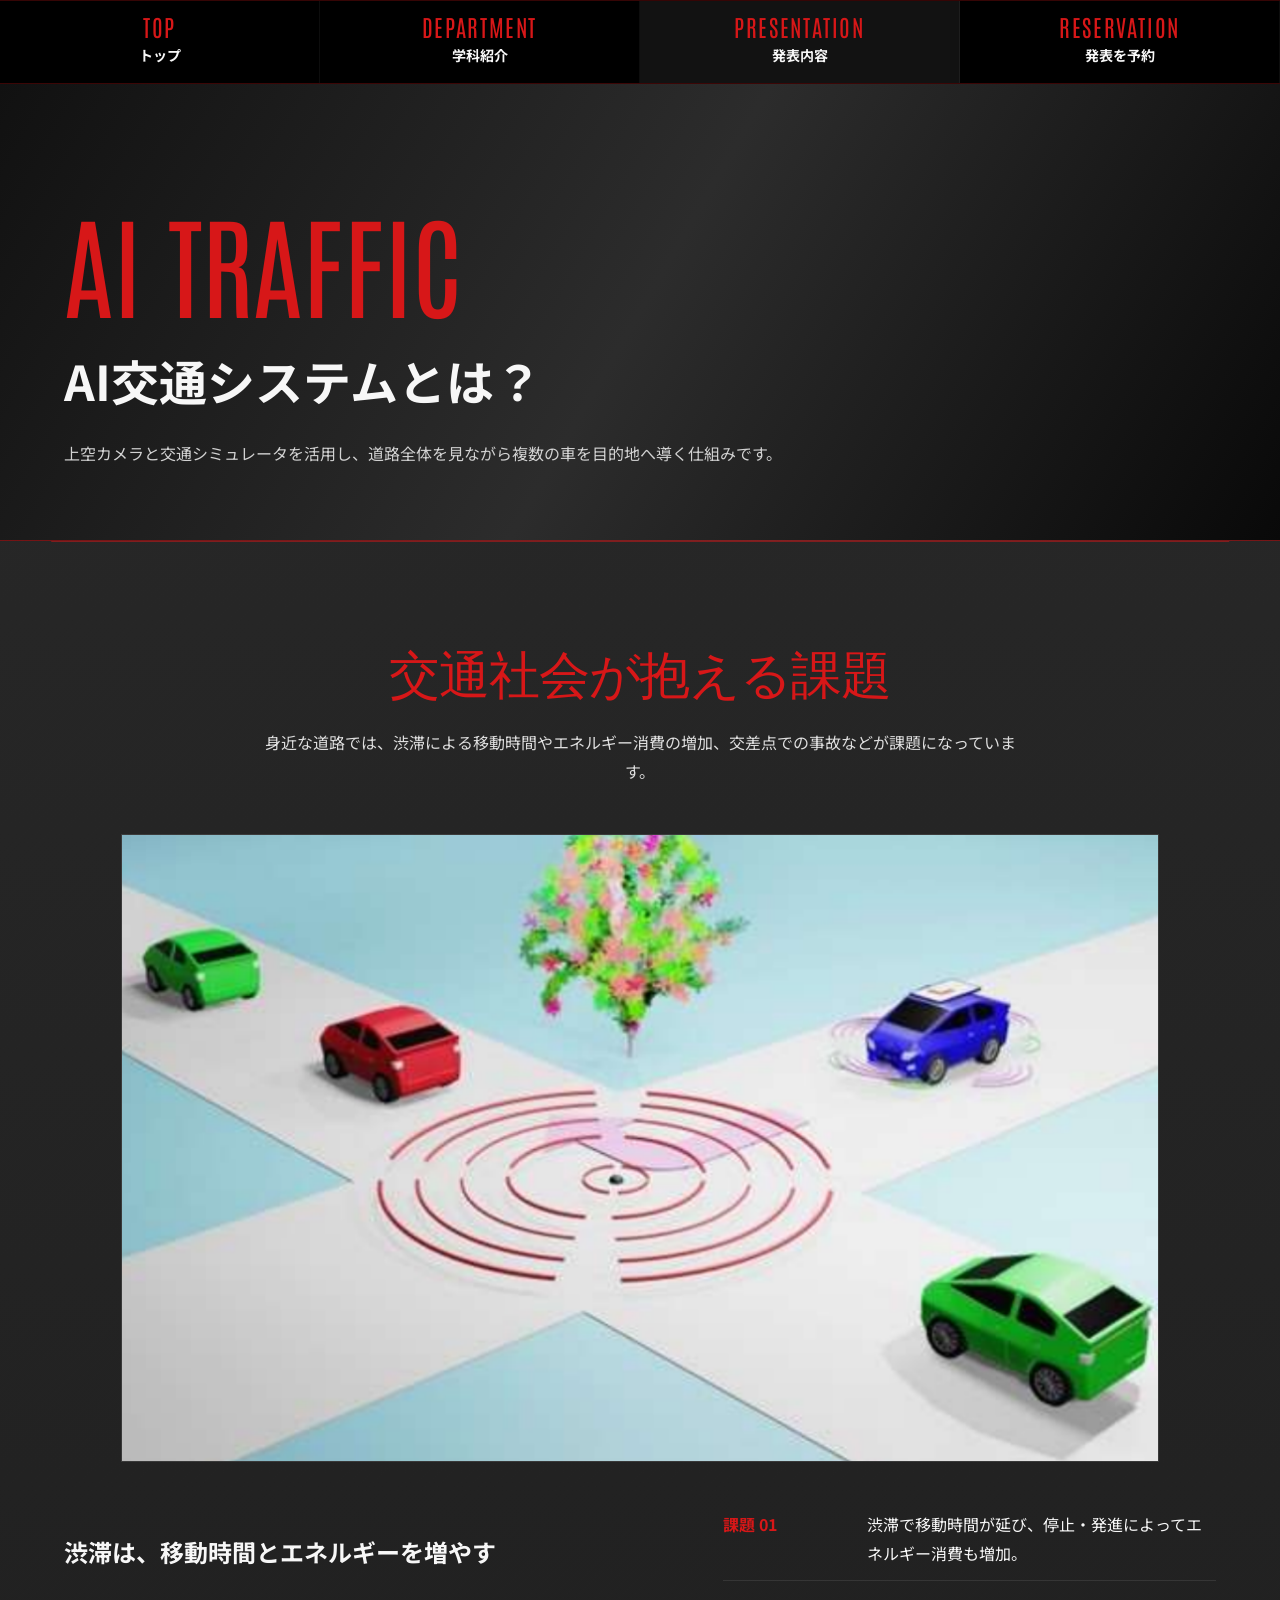
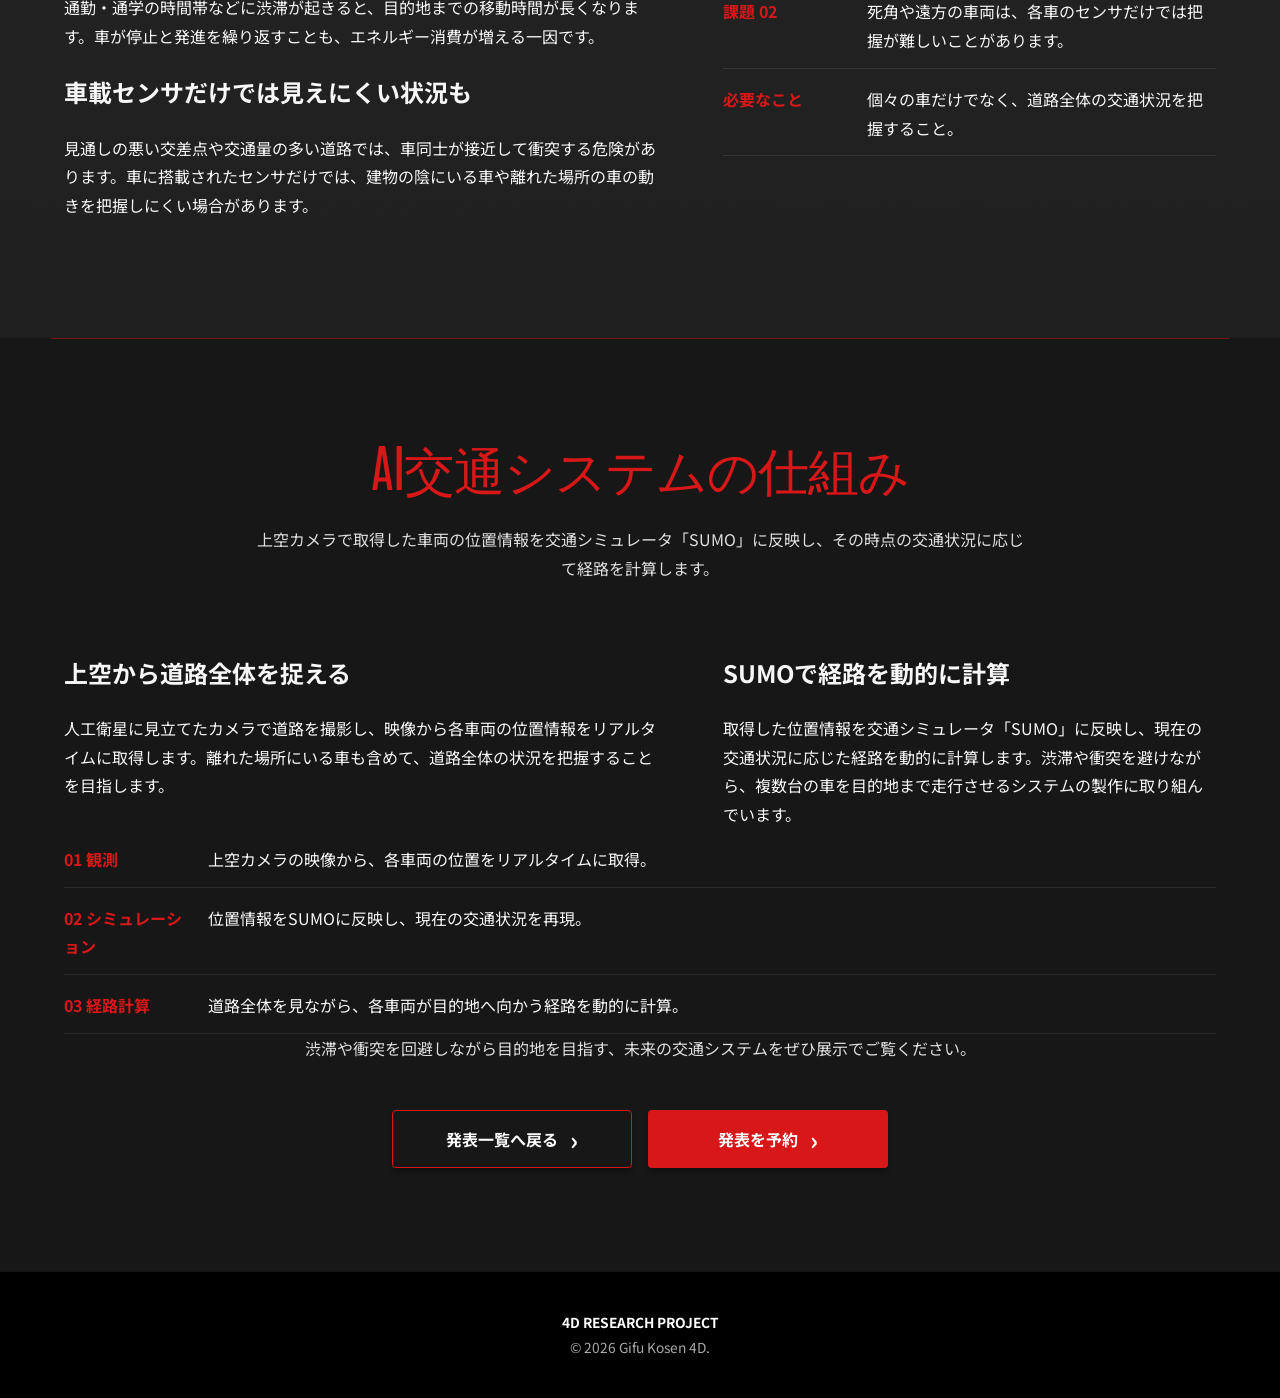
==== commit f7211cbf: "画像写らない問題修正" ====
--- a/docs/AI_trafic.html
+++ b/docs/AI_trafic.html
@@ -5,6 +5,9 @@
     <meta name="viewport" content="width=device-width, initial-scale=1">
     <meta name="description" content="上空カメラとAIで複数の車を目的地へ導く、AI交通システムを紹介します。">
     <title>AI TRAFFIC | 4D RESEARCH PROJECT</title>
+    <link rel="preconnect" href="https://fonts.googleapis.com">
+    <link rel="preconnect" href="https://fonts.gstatic.com" crossorigin>
+    <link rel="stylesheet" href="https://fonts.googleapis.com/css2?family=Antonio:wght@500;700&family=Noto+Sans+JP:wght@400;500;700;900&display=swap">
     <link rel="stylesheet" href="./assets/css/site.css">
 </head>
 <body>
@@ -26,7 +29,6 @@
         <p class="section-lead">身近な道路では、渋滞による移動時間やエネルギー消費の増加、交差点での事故などが課題になっています。</p>
         <figure class="ai-traffic-figure">
             <img src="./assets/img/AIkoutuu.png" alt="交差点を走る複数の車と、道路全体を把握する仕組みのイメージ">
-            <figcaption>道路全体の状況を把握し、複数の車の走行を考えるイメージ</figcaption>
         </figure>
         <div class="info-columns">
             <div>
--- a/docs/assets/css/site.css
+++ b/docs/assets/css/site.css
@@ -1,5 +1,3 @@
-@import url('https://fonts.googleapis.com/css2?family=Antonio:wght@500;700&family=Noto+Sans+JP:wght@400;500;700;900&display=swap');
-
 :root {
   --red: #d71718;
   --red-dark: #8e0e10;
@@ -31,6 +29,44 @@
 
 .skip-link { position: absolute; left: -9999px; }
 .skip-link:focus { left: 1rem; top: 1rem; z-index: 9999; padding: .7rem 1rem; background: #fff; color: #000; }
+.nagata-bot {
+  position: fixed;
+  right: max(1rem, env(safe-area-inset-right));
+  bottom: max(1rem, env(safe-area-inset-bottom));
+  z-index: 300;
+  display: grid;
+  justify-items: end;
+  gap: .65rem;
+}
+.nagata-bot__button {
+  width: 68px;
+  height: 68px;
+  padding: 0;
+  overflow: hidden;
+  border: 3px solid var(--red);
+  border-radius: 50%;
+  background: #fff;
+  box-shadow: 0 4px 18px rgba(0,0,0,.45);
+  cursor: pointer;
+  touch-action: manipulation;
+  transition: transform .2s, box-shadow .2s;
+}
+.nagata-bot__button:hover { transform: scale(1.06); box-shadow: 0 6px 22px rgba(0,0,0,.55); }
+.nagata-bot__button:focus-visible { outline: 3px solid #fff; outline-offset: 3px; }
+.nagata-bot__button img { width: 100%; height: 100%; object-fit: contain; object-position: center; }
+.nagata-bot__message {
+  max-width: min(280px, calc(100vw - 2rem));
+  margin: 0;
+  padding: .7rem .95rem;
+  border: 1px solid var(--red);
+  border-radius: 1rem 1rem .25rem 1rem;
+  background: #fff;
+  color: #111;
+  box-shadow: 0 4px 18px rgba(0,0,0,.35);
+  font-size: .9rem;
+  font-weight: 700;
+  line-height: 1.6;
+}
 /* ここまで一応理解 */
 .visually-hidden {
   position: absolute !important;
@@ -47,12 +83,13 @@
 /*
   Main HERO
   画像自体にタイトル「DENSHI」が入っているため、文字は重ねずビジュアルをそのまま見せます。
-  横長画面では上端を固定して下側のみトリミング。スマホでは元画像の比率で全体表示します。
+  PC・スマートフォンとも画像全体が見えるよう、元画像の比率を維持します。
 */
 .hero {
   position: relative;
   width: 100%;
-  height: min(92svh, 74.66vw);
+  height: auto;
+  aspect-ratio: 2392 / 1760;
   min-height: 0;
   overflow: hidden;
   background: #8fc3e5;
@@ -280,6 +317,9 @@
 }
 
 @media (max-width: 520px) {
+  .nagata-bot { right: max(.75rem, env(safe-area-inset-right)); bottom: max(.75rem, env(safe-area-inset-bottom)); }
+  .nagata-bot__button { width: 58px; height: 58px; }
+  .nagata-bot__message { font-size: .82rem; }
   .section { padding: 2.75rem 0; }
   .section-title { margin-bottom: 1.5rem; }
   .section-title .en {
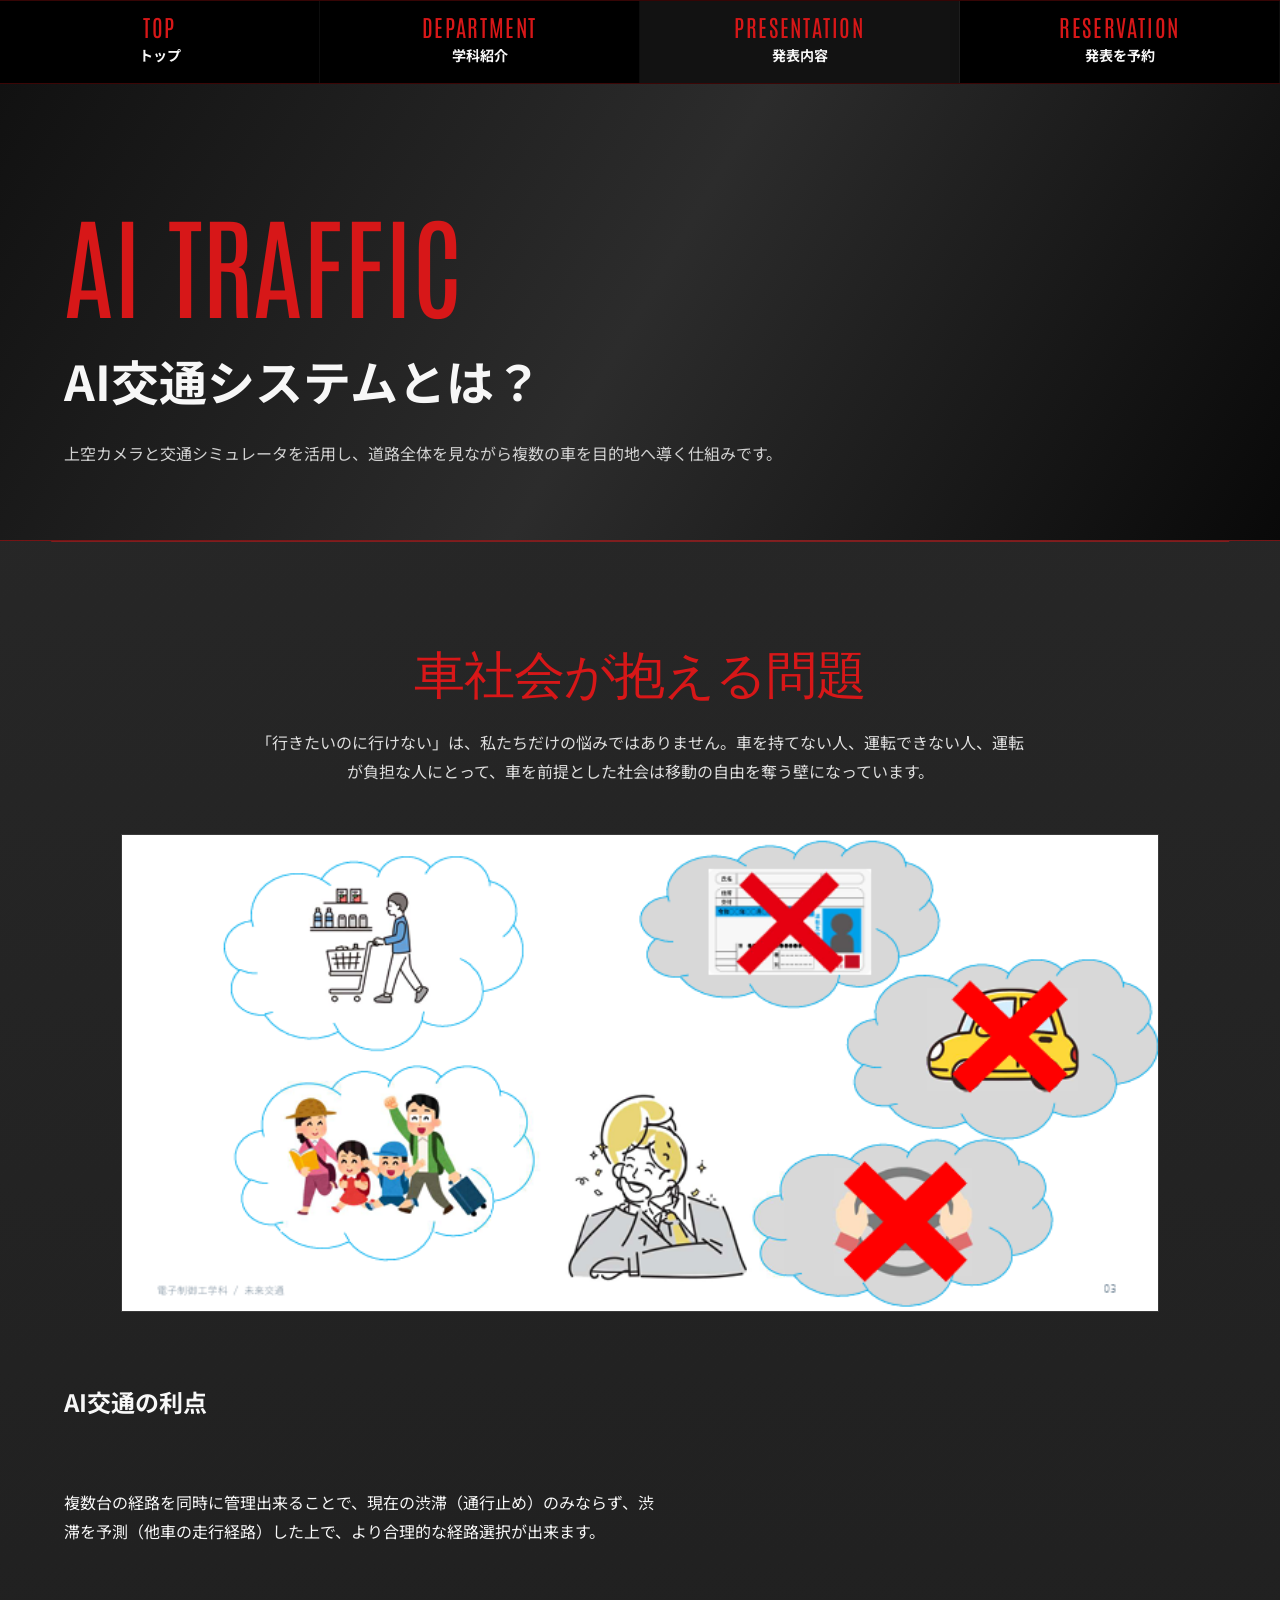
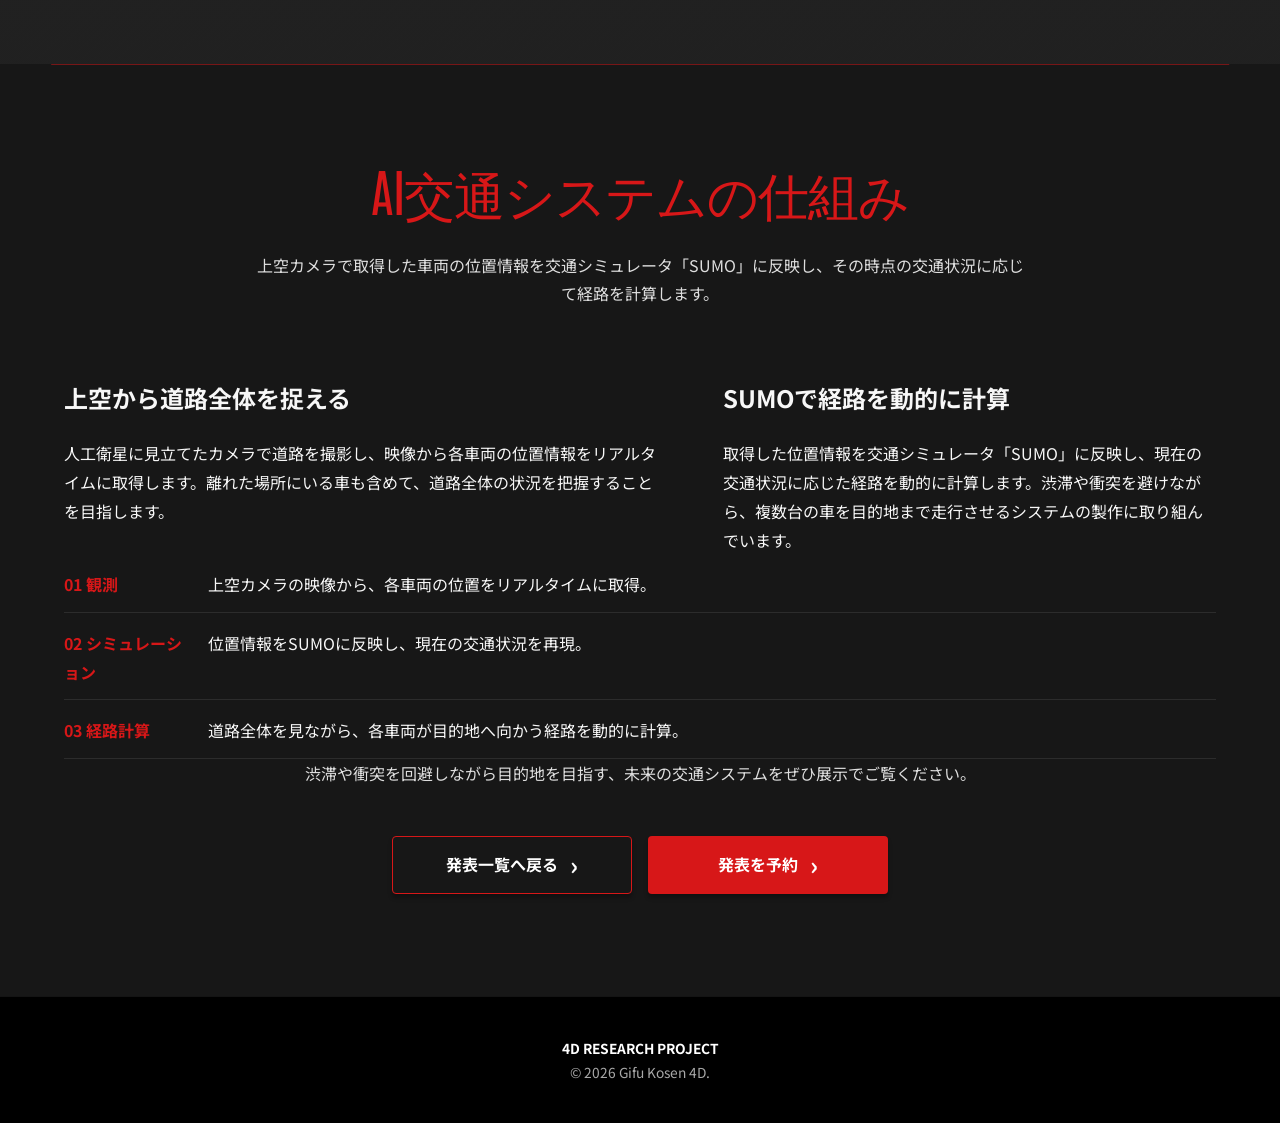
==== commit 92494dd5: "最新" ====
--- a/docs/AI_trafic.html
+++ b/docs/AI_trafic.html
@@ -25,24 +25,24 @@
 </div></header>
 <main id="main" class="page-shell">
     <section class="section section--redline"><div class="inner">
-        <div class="section-title"><span class="en">交通社会が抱える課題</span></div>
-        <p class="section-lead">身近な道路では、渋滞による移動時間やエネルギー消費の増加、交差点での事故などが課題になっています。</p>
+        <div class="section-title"><span class="en">車社会が抱える問題</span></div>
+        <p class="section-lead">「行きたいのに行けない」は、私たちだけの悩みではありません。車を持てない人、運転できない人、運転が負担な人にとって、車を前提とした社会は移動の自由を奪う壁になっています。</p>
         <figure class="ai-traffic-figure">
-            <img src="./assets/img/AIkoutuu.png" alt="交差点を走る複数の車と、道路全体を把握する仕組みのイメージ">
+            <img src="./assets/img/added-image-1.png" alt="交差点を走る複数の車と、道路全体を把握する仕組みのイメージ">
         </figure>
         <div class="info-columns">
-            <div>
-                <h2>渋滞は、移動時間とエネルギーを増やす</h2>
-                <p>通勤・通学の時間帯などに渋滞が起きると、目的地までの移動時間が長くなります。車が停止と発進を繰り返すことも、エネルギー消費が増える一因です。</p>
-                <h2>車載センサだけでは見えにくい状況も</h2>
-                <p>見通しの悪い交差点や交通量の多い道路では、車同士が接近して衝突する危険があります。車に搭載されたセンサだけでは、建物の陰にいる車や離れた場所の車の動きを把握しにくい場合があります。</p>
+             <div>
+                <h2>AI交通の利点</h2>
+            　　 <p>複数台の経路を同時に管理出来ることで、現在の渋滞（通行止め）のみならず、渋滞を予測（他車の走行経路）した上で、より合理的な経路選択が出来ます。</p> 
+                <!-- <h2>車載センサだけでは見えにくい状況も</h2> -->
+                <!-- <p>見通しの悪い交差点や交通量の多い道路では、車同士が接近して衝突する危険があります。車に搭載されたセンサだけでは、建物の陰にいる車や離れた場所の車の動きを把握しにくい場合があります。</p> -->
             </div>
-            <dl class="meta-list">
-                <div><dt>課題 01</dt><dd>渋滞で移動時間が延び、停止・発進によってエネルギー消費も増加。</dd></div>
-                <div><dt>課題 02</dt><dd>死角や遠方の車両は、各車のセンサだけでは把握が難しいことがあります。</dd></div>
-                <div><dt>必要なこと</dt><dd>個々の車だけでなく、道路全体の交通状況を把握すること。</dd></div>
-            </dl>
-        </div>
+            <!-- <dl class="meta-list"> -->
+                <!-- <div><dt>課題 01</dt><dd>渋滞で移動時間が延び、停止・発進によってエネルギー消費も増加。</dd></div> -->
+                <!-- <div><dt>課題 02</dt><dd>死角や遠方の車両は、各車のセンサだけでは把握が難しいことがあります。</dd></div> -->
+                <!-- <div><dt>必要なこと</dt><dd>個々の車だけでなく、道路全体の交通状況を把握すること。</dd></div> -->
+            <!-- </dl> -->
+        <!-- </div> -->
     </div></section>
     <section class="section section--dark section--redline"><div class="inner">
         <div class="section-title"><span class="en">AI交通システムの仕組み</span></div>
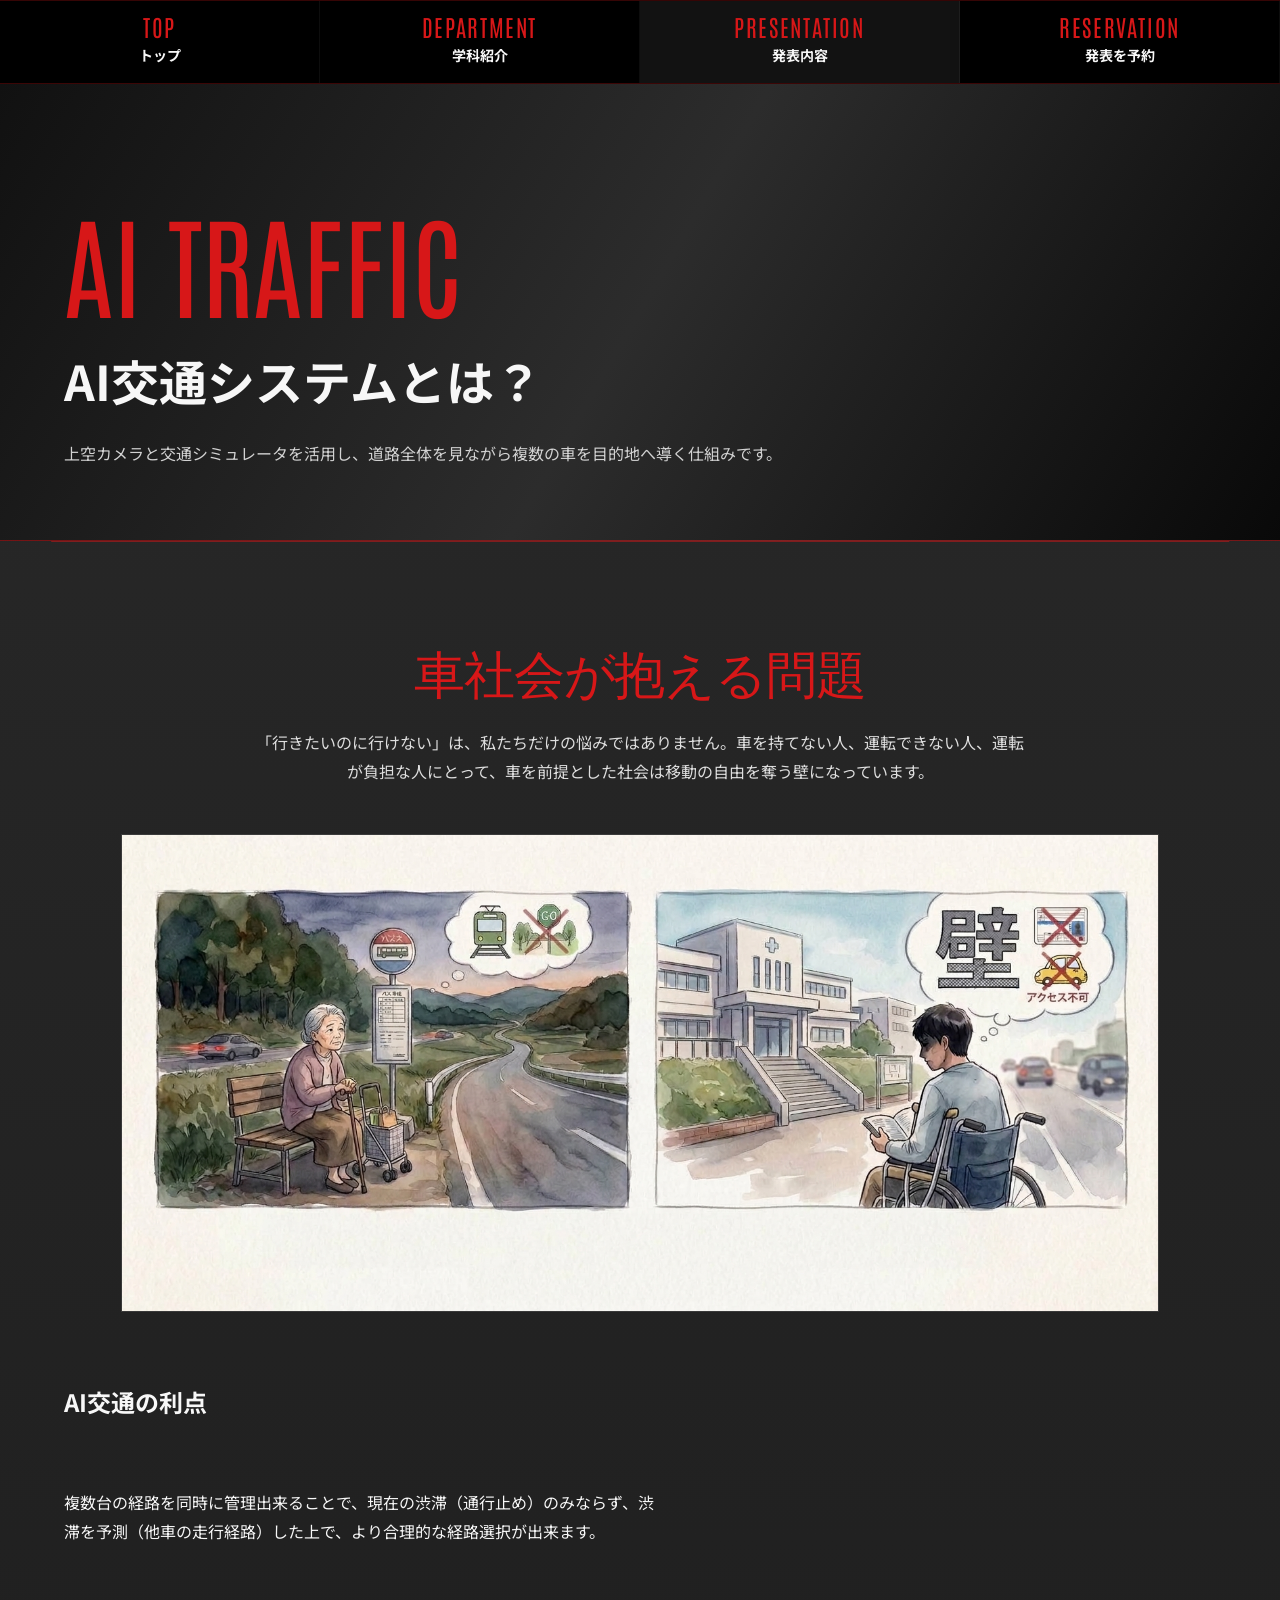
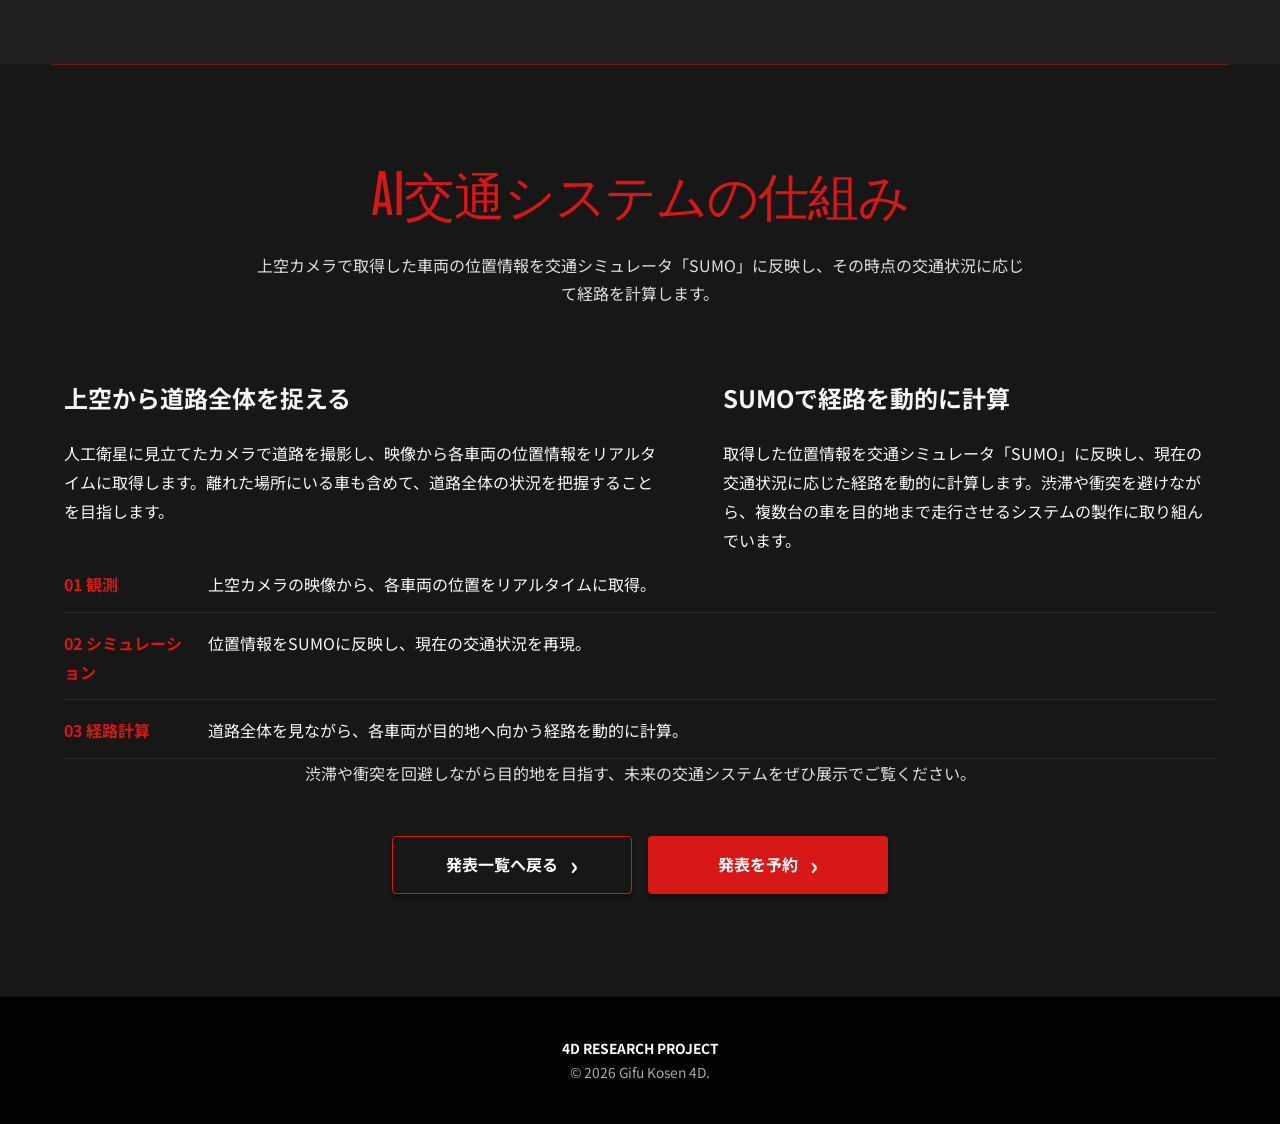
==== commit bf858460: "最新版ver2" ====
--- a/docs/AI_trafic.html
+++ b/docs/AI_trafic.html
@@ -28,7 +28,7 @@
         <div class="section-title"><span class="en">車社会が抱える問題</span></div>
         <p class="section-lead">「行きたいのに行けない」は、私たちだけの悩みではありません。車を持てない人、運転できない人、運転が負担な人にとって、車を前提とした社会は移動の自由を奪う壁になっています。</p>
         <figure class="ai-traffic-figure">
-            <img src="./assets/img/added-image-1.png" alt="交差点を走る複数の車と、道路全体を把握する仕組みのイメージ">
+            <img src="./assets/img/added-image-4.jpg" alt="交差点を走る複数の車と、道路全体を把握する仕組みのイメージ">
         </figure>
         <div class="info-columns">
              <div>
--- a/docs/assets/css/site.css
+++ b/docs/assets/css/site.css
@@ -166,7 +166,6 @@
   letter-spacing: -.02em;
 }
 .section-title .ja { display: block; margin-top: .65rem; font-size: 1.05rem; font-weight: 700; }
-.section-title .en.section-title__jp { font-family: 'Noto Sans JP', sans-serif; font-size: 1.2rem; line-height: 1.5; letter-spacing: 0; }
 .section-lead { max-width: 780px; margin: 0 auto 3rem; text-align: center; color: #dedede; }
 
 .feature-grid { display: grid; grid-template-columns: repeat(3, 1fr); gap: 1.4rem; }
@@ -192,6 +191,7 @@
   aspect-ratio: 2 / 1;
   background: #111;
 }
+.feature-card__visual--reservation { aspect-ratio: 16 / 9; }
 .feature-card__image {
   position: absolute;
   inset: 0;
@@ -326,10 +326,6 @@
     font-size: clamp(1.3rem, 6.5vw, 2rem);
     line-height: 1.3;
   }
-  .section-title .en.section-title__jp {
-    font-size: clamp(1.3rem, 6vw, 1.5rem);
-    line-height: 1.5;
-  }
   main h2 { font-size: 1.2rem; line-height: 1.5; }
   .detail-hero { padding: 3.5rem 0 2.5rem; }
   .detail-hero .en { font-size: clamp(2.4rem, 10vw, 3.5rem); }
